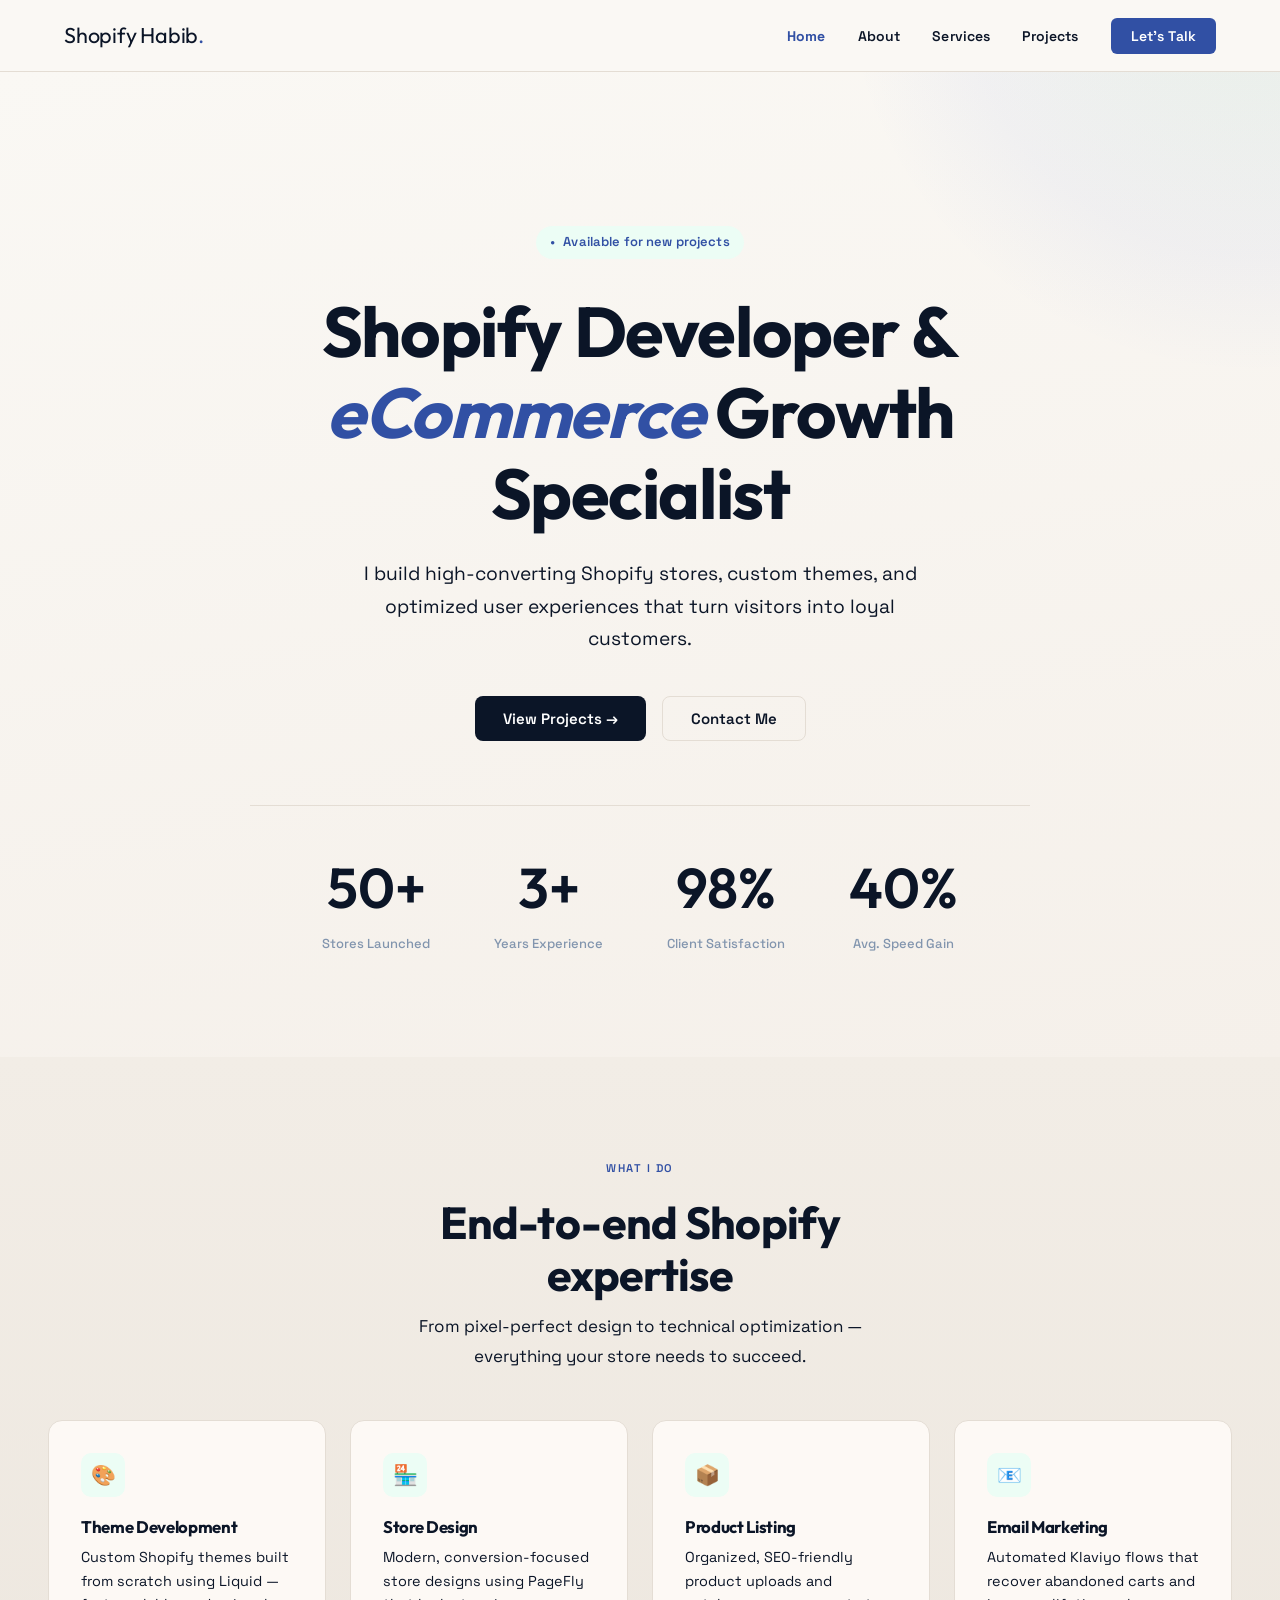
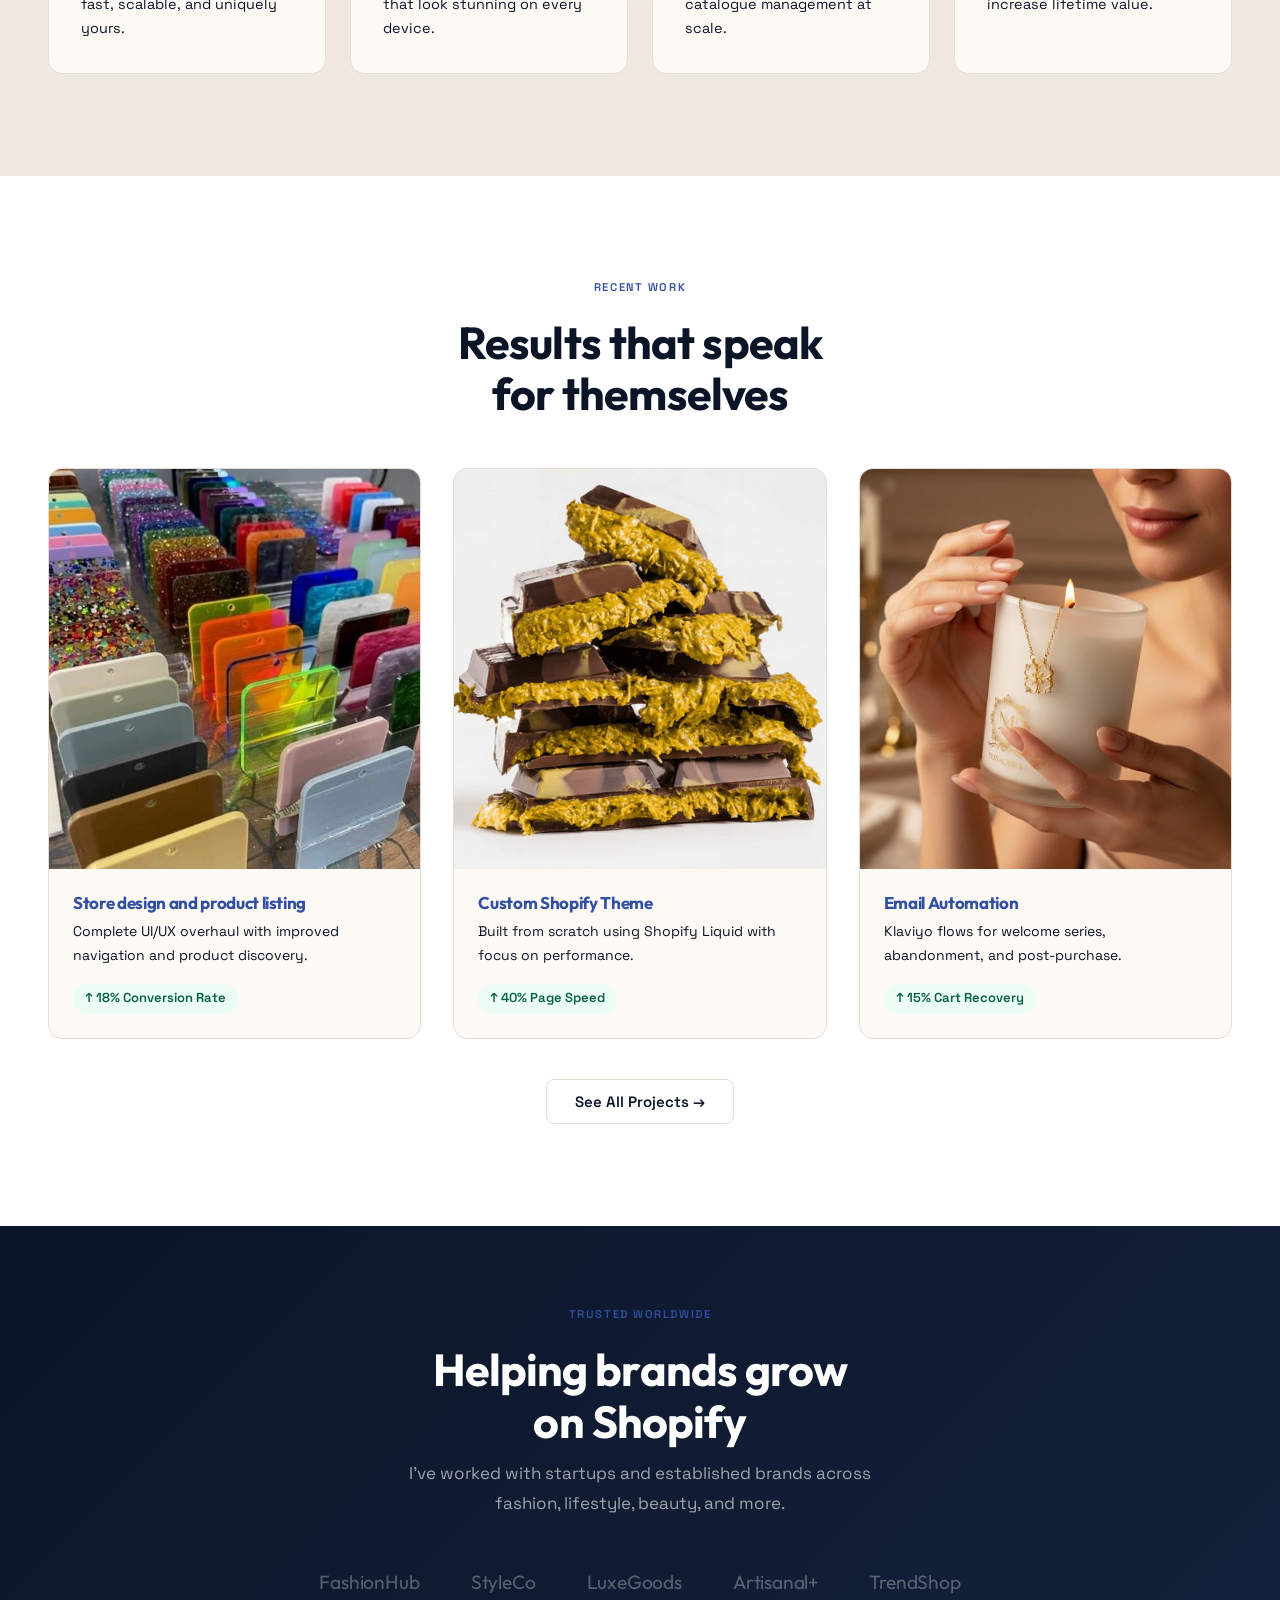
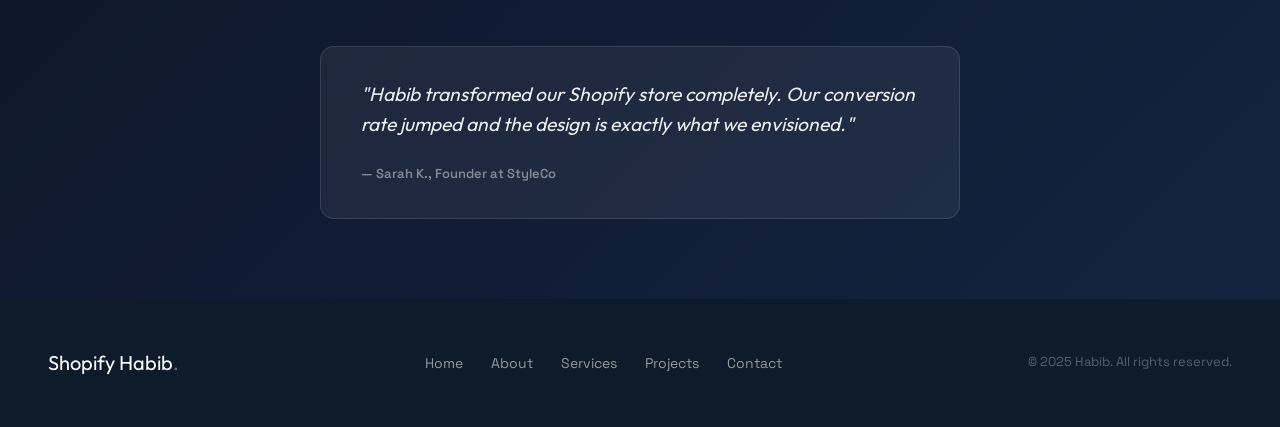
==== index.html @ db8c126e "Shopify Habib Protfolio" ====
<!DOCTYPE html>
<html lang="en">

<head>
    <meta charset="UTF-8">
    <meta name="viewport" content="width=device-width, initial-scale=1.0">
    <title>Habib — Shopify Developer</title>
    <link rel="preconnect" href="https://fonts.googleapis.com">
    <link
        href="https://fonts.googleapis.com/css2?family=Space+Grotesk:wght@300;400;500;600;700&family=Outfit:wght@400;500;600;700&display=swap"
        rel="stylesheet">
    <link rel="stylesheet" href="css/style.css">
</head>

<body>

<nav id="main-nav">
  <a class="nav-logo" href="index.html">Shopify Habib<span>.</span></a>
  <ul class="nav-links" id="nav-links">
    <li><a href="index.html">Home</a></li>
    <li><a href="about.html">About</a></li>
    <li><a href="services.html">Services</a></li>
    <li><a href="projects.html">Projects</a></li>
    <li><a href="contact.html" class="nav-cta">Let's Talk</a></li>
  </ul>
  <button class="hamburger" id="hamburger" onclick="toggleMenu()" aria-label="Menu">
    <span></span><span></span><span></span>
  </button>
</nav>

    <!-- ══ HOME PAGE ══════════════════════════════════════ -->
    <div class="page active" id="page-home">

        <!-- Hero -->
        <section class="hero">
            <div class="container">
                <div class="hero-inner">
                    <div class="hero-badge">Available for new projects</div>
                    <h1>Shopify Developer &amp; <em>eCommerce</em> Growth Specialist</h1>
                    <p class="hero-sub">I build high-converting Shopify stores, custom themes, and optimized user
                        experiences that turn visitors into loyal customers.</p>
                    <div class="hero-btns">
                        <button class="btn btn-primary" onclick="window.location.href='projects.html'">View Projects →</button>
                        <button class="btn btn-outline" onclick="window.location.href='contact.html'">Contact Me</button>
                    </div>
                    <div class="hero-stats">
                        <div class="stat-item">
                            <div class="stat-num">50+</div>
                            <div class="stat-label">Stores Launched</div>
                        </div>
                        <div class="stat-item">
                            <div class="stat-num">3+</div>
                            <div class="stat-label">Years Experience</div>
                        </div>
                        <div class="stat-item">
                            <div class="stat-num">98%</div>
                            <div class="stat-label">Client Satisfaction</div>
                        </div>
                        <div class="stat-item">
                            <div class="stat-num">40%</div>
                            <div class="stat-label">Avg. Speed Gain</div>
                        </div>
                    </div>
                </div>
            </div>
        </section>

        <!-- Services Preview -->
        <section class="services-preview">
            <div class="container">
                <div class="section-header fade-in">
                    <span class="section-label">What I Do</span>
                    <h2>End-to-end Shopify<br>expertise</h2>
                    <p>From pixel-perfect design to technical optimization — everything your store needs to succeed.</p>
                </div>
                <div class="services-grid">
                    <div class="service-card fade-in fade-in-delay-1">
                        <div class="service-icon">🎨</div>
                        <h3>Theme Development</h3>
                        <p>Custom Shopify themes built from scratch using Liquid — fast, scalable, and uniquely yours.
                        </p>
                    </div>
                    <div class="service-card fade-in fade-in-delay-2">
                        <div class="service-icon">🏪</div>
                        <h3>Store Design</h3>
                        <p>Modern, conversion-focused store designs using PageFly that look stunning on every device.
                        </p>
                    </div>
                    <div class="service-card fade-in fade-in-delay-3">
                        <div class="service-icon">📦</div>
                        <h3>Product Listing</h3>
                        <p>Organized, SEO-friendly product uploads and catalogue management at scale.</p>
                    </div>
                    <div class="service-card fade-in fade-in-delay-4">
                        <div class="service-icon">📧</div>
                        <h3>Email Marketing</h3>
                        <p>Automated Klaviyo flows that recover abandoned carts and increase lifetime value.</p>
                    </div>
                </div>
            </div>
        </section>

        <!-- Projects Preview -->
        <section>
            <div class="container">
                <div class="section-header fade-in">
                    <span class="section-label">Recent Work</span>
                    <h2>Results that speak<br>for themselves</h2>
                </div>
                <div class="projects-grid">
                    
                    <div class="project-card fade-in fade-in-delay-1">
                        <a href="https://denveracrylics.com/" target="_blank" rel="noopener noreferrer">
                        <div class="project-thumb project-thumb-1">
                            <img src="assets/Sample-Pack-2.webp" alt="denveracrylics.com">
                        </div>
                        <div class="project-body">
                            <h3>Store design and product listing</h3>
                            <p>Complete UI/UX overhaul with improved navigation and product discovery.</p>
                            <span class="project-result">↑ 18% Conversion Rate</span>
                        </div>
                        </a>
                    </div>
                    <div class="project-card fade-in fade-in-delay-2">
                        <a href="https://dubaichocolates.de/" target="_blank" rel="noopener noreferrer">
                        <div class="project-thumb project-thumb-2">
                            <img src="assets/kilo_product.webp" alt="dubaichocolates.de">
                        </div>
                        <div class="project-body">
                            <h3>Custom Shopify Theme</h3>
                            <p>Built from scratch using Shopify Liquid with focus on performance.</p>
                            <span class="project-result">↑ 40% Page Speed</span>
                        </div>
                        </a>
                    </div>
                    <div class="project-card fade-in fade-in-delay-3">
                        <a href="https://monacora.com/" target="_blank" rel="noopener noreferrer">
                        <div class="project-thumb project-thumb-3">
                            <img src="assets/monacora Bougie.webp" alt="monacora Bougie">
                        </div>
                        <div class="project-body">
                            <h3>Email Automation</h3>
                            <p>Klaviyo flows for welcome series, abandonment, and post-purchase.</p>
                            <span class="project-result">↑ 15% Cart Recovery</span>
                        </div>
                        </a>
                    </div>
                </div>
                <div style="text-align:center; margin-top:2.5rem;">
                    <button class="btn btn-outline" onclick="window.location.href='projects.html'">See All Projects →</button>
                </div>
            </div>
        </section>

        <!-- Trust -->
        <section class="trust-section"
            style="background: linear-gradient(135deg, #0b1527 0%, #152340 100%); padding: 5rem 0;">
            <div class="container">
                <span class="section-label" style="color:var(--cta);">Trusted Worldwide</span>
                <h2>Helping brands grow<br>on Shopify</h2>
                <p>I've worked with startups and established brands across fashion, lifestyle, beauty, and more.</p>
                <div class="trust-logos">
                    <span class="trust-logo">FashionHub</span>
                    <span class="trust-logo">StyleCo</span>
                    <span class="trust-logo">LuxeGoods</span>
                    <span class="trust-logo">Artisanal+</span>
                    <span class="trust-logo">TrendShop</span>
                </div>
                <div class="testimonial-strip fade-in">
                    <blockquote>"Habib transformed our Shopify store completely. Our conversion rate jumped and the
                        design is exactly what we envisioned."</blockquote>
                    <cite>— Sarah K., Founder at StyleCo</cite>
                </div>
            </div>
        </section>

    </div>


    <!-- FOOTER -->
    <footer>
        <div class="container">
            <div class="footer-inner">
                <div class="footer-logo">Shopify Habib<span>.</span></div>
                <ul class="footer-links">
                    <li><a onclick="showPage('home')">Home</a></li>
                    <li><a onclick="showPage('about')">About</a></li>
                    <li><a onclick="showPage('services')">Services</a></li>
                    <li><a onclick="showPage('projects')">Projects</a></li>
                    <li><a onclick="showPage('contact')">Contact</a></li>
                </ul>
                <span class="footer-copy">© 2025 Habib. All rights reserved.</span>
            </div>
        </div>
    </footer>
    <script src="js/script.js"></script>
</body>

</html>
---- css/style.css ----
:root {
    --white: #ffffff;
    --off-white: #f2ede6;
    --navy: #0b1527;
    --navy-mid: #152340;
    --ink: #0b1527;
    --ink-light: #0b1527;
    --ink-lighter: #8295ae;
    --cta: #3150a4;
    --cta-light: #ecfdf5;
    --cta-mid: #4D6094;
    --accent: #4D6094;
    --accent-light: #eef3fd;
    --border: #e4ddd4;
    --border-strong: #ccc3b8;
    --shadow: 0 1px 4px rgba(11,21,39,0.06), 0 6px 20px rgba(11,21,39,0.06);
    --shadow-hover: 0 8px 28px rgba(11,21,39,0.14), 0 24px 56px rgba(11,21,39,0.10);
    --shadow-cta: 0 8px 28px rgba(5,150,105,0.25);
    --radius: 14px;
    --nav-h: 72px;
    --serif: 'Outfit', sans-serif;
    --sans: 'Space Grotesk', sans-serif;
  }

  *, *::before, *::after { box-sizing: border-box; margin: 0; padding: 0; }

  html { scroll-behavior: smooth; font-size: 16px; }

  body {
    font-family: var(--sans);
    background: var(--white);
    color: var(--ink);
    line-height: 1.6;
    overflow-x: hidden;
  }
  a {
    text-decoration: none;
}

  /* ── NAVIGATION ───────────────────────────────── */
  nav {
    position: fixed;
    top: 0; left: 0; right: 0;
    height: var(--nav-h);
    background: rgba(250,248,244,0.97);
    backdrop-filter: blur(20px);
    -webkit-backdrop-filter: blur(20px);
    border-bottom: 1px solid var(--border);
    z-index: 1000;
    display: flex;
    align-items: center;
    justify-content: space-between;
    padding: 0 clamp(1.5rem, 5vw, 5rem);
    transition: box-shadow 0.3s;
  }

  nav.scrolled { box-shadow: 0 2px 28px rgba(11,21,39,0.09); }

  .nav-logo {
    font-family: var(--serif);
    font-size: 1.35rem;
    color: var(--ink);
    text-decoration: none;
    letter-spacing: -0.01em;
  }

  .nav-logo span { color: var(--cta); }

  .nav-links {
    display: flex;
    align-items: center;
    gap: 2rem;
    list-style: none;
  }

  .nav-links a {
    font-size: 0.875rem;
    font-weight: 600;
    color: var(--ink-light);
    text-decoration: none;
    letter-spacing: 0.01em;
    transition: color 0.2s;
    cursor: pointer;
  }

  .nav-links a:hover, .nav-links a.active { color: var(--ink); }

  .nav-cta {
    font-size: 0.875rem;
    font-weight: 600;
    color: var(--white) !important;
    background: var(--cta);
    padding: 0.55rem 1.25rem;
    border-radius: 6px;
    transition: background 0.2s, transform 0.15s !important;
  }

  .nav-cta:hover { background: #047857 !important; transform: translateY(-1px); box-shadow: var(--shadow-cta); }

  .hamburger {
    display: none;
    flex-direction: column;
    gap: 5px;
    cursor: pointer;
    padding: 4px;
    background: none;
    border: none;
  }

  .hamburger span {
    display: block;
    width: 22px;
    height: 2px;
    background: var(--navy);
    border-radius: 2px;
    transition: all 0.3s;
  }

  .nav-links.open {
    display: block; /* mobile menu open */
}

.nav-links a.active {
    color: var(--cta); 
    font-weight: bold;
}

  /* ── PAGES ───────────────────────────────── */
  .page {
    min-height: 100vh;
    padding-top: var(--nav-h);
  }

  .page.active { display: block; }

  /* ── SHARED UTILS ───────────────────────────────── */
  .container { max-width: 1440px; margin: 0 auto; padding: 0 clamp(1.5rem, 5vw, 3rem); }

  section { padding: clamp(4rem, 8vw, 7rem) 0; }

  .section-label {
    display: block;
    font-size: 0.7rem;
    font-weight: 600;
    letter-spacing: 0.14em;
    text-transform: uppercase;
    color: var(--cta);
    margin-bottom: 1.25rem;
  }

  h1, h2, h3 { font-family: var(--serif); letter-spacing: -0.02em; line-height: 1.15; }

  h1 { font-size: clamp(2.5rem, 5.5vw, 4.5rem); }
  h2 { font-size: clamp(1.9rem, 3.5vw, 3rem); }
  h3 { font-size: 1.3rem; }

  p { color: var(--ink-light); font-size: 1.0625rem; line-height: 1.75; }

  .divider { height: 1px; background: var(--border); }

  .btn {
    display: inline-flex;
    align-items: center;
    gap: 0.5rem;
    padding: 0.75rem 1.75rem;
    border-radius: 8px;
    font-family: var(--sans);
    font-size: 0.9375rem;
    font-weight: 600;
    text-decoration: none;
    cursor: pointer;
    border: none;
    transition: all 0.2s;
  }

  .btn-primary {
    background: var(--navy);
    color: var(--white);
  }

  .btn-primary:hover { background: var(--cta); color: var(--white); transform: translateY(-2px); box-shadow: var(--shadow-cta); }

  .btn-outline {
    background: transparent;
    color: var(--ink);
    border: 1.5px solid var(--border);
  }

  .btn-outline:hover { border-color: var(--cta); background: var(--cta); color: var(--white); transform: translateY(-2px); }

  /* ── HOME PAGE ───────────────────────────────── */

  /* Hero */
  .hero {
    padding: clamp(5rem, 12vw, 10rem) 0 clamp(4rem, 8vw, 7rem);
    position: relative;
    overflow: hidden;
    background: linear-gradient(170deg, #faf8f4 0%, #f5f0ea 100%);
  }

  .hero::before {
    content: '';
    position: absolute;
    top: -40%;
    right: -20%;
    width: 700px;
    height: 700px;
    background: radial-gradient(circle at 60% 40%, rgba(5,150,105,0.07) 0%, rgba(27,79,216,0.04) 50%, transparent 70%);
    pointer-events: none;
  }

  .hero-inner { max-width: 780px; margin: 0 auto; text-align: center; }

  .hero-badge {
    display: inline-flex;
    align-items: center;
    gap: 0.5rem;
    background: var(--cta-light);
    color: var(--cta);
    font-size: 0.8125rem;
    font-weight: 600;
    padding: 0.4rem 0.9rem;
    border-radius: 100px;
    margin-bottom: 2rem;
    letter-spacing: 0.01em;
  }

  .hero-badge::before { content: '●'; font-size: 0.5rem; animation: pulse 2s infinite; }

  @keyframes pulse {
    0%, 100% { opacity: 1; }
    50% { opacity: 0.4; }
  }

  .hero h1 {
    margin-bottom: 1.5rem;
    color: var(--ink);
  }

  .hero h1 em {
    font-style: italic;
    color: var(--cta);
  }

  .hero-sub {
    font-size: clamp(1rem, 1.8vw, 1.2rem);
    color: var(--ink-light);
    max-width: 560px;
    margin: 0 auto 2.5rem;
    line-height: 1.7;
  }

  .hero-btns { display: flex; gap: 1rem; flex-wrap: wrap; justify-content: center; }

  .hero-stats {
    display: flex;
    gap: clamp(2rem, 5vw, 4rem);
    margin-top: 4rem;
    padding-top: 2.5rem;
    border-top: 1px solid var(--border);
    flex-wrap: wrap;
    justify-content: center;
  }

  .stat-item { text-align: center; }
  .stat-num {
    font-family: var(--serif);
    font-size: 3.5rem;
    font-weight: 600;
    color: var(--ink);
    line-height: 1.5;
    margin-bottom: 0.25rem;
  }
  .stat-label { font-size: 0.8125rem; color: var(--ink-lighter); font-weight: 500; }

  /* Services Preview */
  .services-preview { background: linear-gradient(180deg, #f2ede6 0%, #ede7df 100%); }

  .section-header { margin-bottom: 3rem; text-align: center; }
  .section-header h2 { margin-bottom: 0.75rem; }
  .section-header p { max-width: 520px; margin: 0 auto; }

  .services-grid {
    display: grid;
    grid-template-columns: repeat(auto-fit, minmax(240px, 1fr));
    gap: 1.5rem;
  }

  .service-card {
    background: #fdf9f5;
    border: 1px solid var(--border);
    border-radius: var(--radius);
    padding: 2rem;
    transition: all 0.3s;
    position: relative;
    overflow: hidden;
  }

  .service-card::after {
    content: '';
    position: absolute;
    bottom: 0; left: 0; right: 0;
    height: 3px;
    background: linear-gradient(90deg, var(--cta), var(--cta-mid));
    transform: scaleX(0);
    transition: transform 0.3s;
    transform-origin: left;
  }

  .service-card:hover { box-shadow: var(--shadow-hover); transform: translateY(-4px); }
  .service-card:hover::after { transform: scaleX(1); }

  .service-icon {
    width: 44px;
    height: 44px;
    background: var(--cta-light);
    border-radius: 10px;
    display: flex;
    align-items: center;
    justify-content: center;
    margin-bottom: 1.25rem;
    font-size: 1.25rem;
  }

  .service-card h3 { margin-bottom: 0.6rem; font-size: 1.05rem; }
  .service-card p { font-size: 0.9rem; line-height: 1.65; }

  /* Projects Preview */
  .projects-grid {
    display: grid;
    grid-template-columns: repeat(auto-fit, minmax(300px, 1fr));
    gap: 2rem;
  }

  .project-card {
    border-radius: var(--radius);
    overflow: hidden;
    border: 1px solid var(--border);
    transition: all 0.3s;
    background: #fdf9f5;
  }

  .project-card:hover { box-shadow: var(--shadow-hover); transform: translateY(-4px); }

  .project-thumb {
    height: 200px;
    display: flex;
    align-items: center;
    justify-content: center;
    font-size: 3rem;
    position: relative;
    overflow: hidden;
  }

  .project-thumb-1 { background: linear-gradient(135deg, #eef2fc 0%, #c7d9ff 100%); height: 400px; }
  .project-thumb-2 { background: linear-gradient(135deg, #f0fff4 0%, #c6f6d5 100%); height: 400px; }
  .project-thumb-3 { background: linear-gradient(135deg, #fff7f0 0%, #fed7aa 100%); height: 400px; }

  .project-thumb-1 img, .project-thumb-2 img, .project-thumb-3 img {
    width: 100%;
    height: 100%;
    object-fit: cover;
  }

  .project-body { padding: 1.5rem; }
  .project-body h3 { font-size: 1.0625rem; margin-bottom: 0.4rem; color: #3150a4; }
  .project-body p { font-size: 0.875rem; margin-bottom: 1rem; }

  .project-result {
    display: inline-flex;
    align-items: center;
    gap: 0.4rem;
    font-size: 0.8125rem;
    font-weight: 600;
    color: #065f46;
    background: var(--cta-light);
    padding: 0.3rem 0.75rem;
    border-radius: 100px;
  }

  /* Trust */
  .trust-section { text-align: center; }
  .trust-section h2 { margin-bottom: 0.75rem; color: var(--white); }
  .trust-section > .container > p { max-width: 480px; margin: 0 auto 3rem; color: rgba(255,255,255,0.6); }

  .trust-logos {
    display: flex;
    justify-content: center;
    align-items: center;
    gap: clamp(1.5rem, 4vw, 3.5rem);
    flex-wrap: wrap;
    opacity: 0.6;
  }

  .trust-logo {
    font-family: var(--serif);
    font-size: 1.2rem;
    color: rgba(255,255,255,0.5);
    font-weight: 400;
    letter-spacing: -0.01em;
  }

  .testimonial-strip {
    margin-top: 3.5rem;
    background: rgba(255,255,255,0.06);
    border: 1px solid rgba(255,255,255,0.12);
    border-radius: var(--radius);
    padding: 2rem 2.5rem;
    max-width: 640px;
    margin-left: auto;
    margin-right: auto;
    text-align: left;
    margin-top: 3rem;
  }

  .testimonial-strip blockquote {
    font-family: var(--serif);
    font-size: 1.2rem;
    color: rgba(255,255,255,0.92);
    line-height: 1.6;
    margin-bottom: 1.25rem;
    font-style: italic;
  }

  .testimonial-strip cite {
    font-size: 0.8125rem;
    font-weight: 600;
    color: rgba(255,255,255,0.45);
    font-style: normal;
  }

  /* ── ABOUT PAGE ───────────────────────────────── */
  .about-hero { padding: clamp(4rem, 8vw, 7rem) 0; }

  .about-grid {
    display: grid;
    grid-template-columns: 1fr 1.6fr;
    gap: 4rem;
    align-items: start;
  }

  .about-photo-wrap {
    position: sticky;
    top: calc(var(--nav-h) + 2rem);
  }

  .about-photo {
    width: 100%;
    aspect-ratio: 4/5;
    background: linear-gradient(160deg, #f2ede6 0%, #e0d5c8 100%);
    border-radius: var(--radius);
    display: flex;
    align-items: center;
    justify-content: center;
    font-size: 5rem;
    position: relative;
    overflow: hidden;
  }

  .about-photo::after {
    content: '';
    position: absolute;
    inset: 0;
    background: linear-gradient(to bottom, transparent 50%, rgba(26,86,219,0.08));
    border-radius: var(--radius);
  }
  .about-photo img {
    width: 100%;
    height: 100%;
    object-fit: cover;
    border-radius: var(--radius);
  }

  .about-content .section-label,
  .contact-info .section-label,
  .service-detail-content .section-label { display: inline-block; margin-bottom: 0.75rem; }
  .about-content h2 { margin-bottom: 1.25rem; }
  .about-content p { margin-bottom: 1.25rem; }

  .skills-section { margin-top: 2.5rem; padding-top: 2.5rem; border-top: 1px solid var(--border); }
  .skills-section h3 { font-size: 1rem; font-weight: 600; font-family: var(--sans); color: var(--ink); margin-bottom: 1rem; letter-spacing: 0.01em; }

  .skills-grid {
    display: flex;
    flex-wrap: wrap;
    gap: 0.6rem;
  }

  .skill-tag {
    font-size: 0.8125rem;
    font-weight: 500;
    color: var(--ink);
    background: #f2ede6;
    border: 1px solid var(--border);
    padding: 0.4rem 0.9rem;
    border-radius: 100px;
    transition: all 0.2s;
  }

  .skill-tag:hover { background: var(--cta-light); border-color: rgba(5,150,105,0.3); color: var(--cta); }

  .values-list { margin-top: 2.5rem; display: flex; flex-direction: column; gap: 1rem; }

  .value-item {
    display: flex;
    gap: 1rem;
    align-items: flex-start;
    padding: 1.25rem;
    background: #f2ede6;
    border-radius: 10px;
    border: 1px solid var(--border);
  }

  .value-icon {
    width: 36px;
    height: 36px;
    min-width: 36px;
    background: var(--cta-light);
    border-radius: 8px;
    display: flex;
    align-items: center;
    justify-content: center;
    font-size: 1rem;
  }

  .value-item h4 { font-family: var(--sans); font-size: 0.9375rem; font-weight: 600; margin-bottom: 0.2rem; }
  .value-item p { font-size: 0.875rem; }

  /* ── SERVICES PAGE ───────────────────────────────── */
  .services-page-hero {
    padding: clamp(4rem, 8vw, 7rem) 0 2rem;
    text-align: center;
  }

  .services-page-hero h1 { margin-bottom: 1rem; }
  .services-page-hero p { max-width: 520px; margin: 0 auto; }

  .services-detailed { padding: clamp(2rem, 5vw, 4rem) 0 clamp(4rem, 8vw, 7rem); }

  .service-detail {
    display: grid;
    grid-template-columns: 1fr 1fr;
    gap: 5rem;
    align-items: center;
    padding: 4rem 0;
    border-bottom: 1px solid var(--border);
  }

  .service-detail:last-child { border-bottom: none; }
  .service-detail.reverse { direction: rtl; }
  .service-detail.reverse > * { direction: ltr; }

  .service-detail-visual {
    background: #f2ede6;
    border: 1px solid var(--border);
    border-radius: 16px;
    aspect-ratio: 4/3;
    display: flex;
    align-items: center;
    justify-content: center;
    font-size: 4.5rem;
    position: relative;
    overflow: hidden;
  }

  .service-detail-visual::before {
    content: '';
    position: absolute;
    inset: 0;
    background: radial-gradient(circle at 30% 70%, rgba(5,150,105,0.07), transparent 60%);
  }

  .service-detail-content h2 { font-size: clamp(1.6rem, 2.5vw, 2.2rem); margin-bottom: 1rem; }
  .service-detail-content > p { margin-bottom: 1.75rem; }

  .benefit-list { list-style: none; display: flex; flex-direction: column; gap: 0.75rem; }

  .benefit-list li {
    display: flex;
    align-items: flex-start;
    gap: 0.75rem;
    font-size: 0.9375rem;
    color: var(--ink-light);
    line-height: 1.55;
  }

  .benefit-list li::before {
    content: '✓';
    color: var(--accent);
    font-weight: 700;
    font-size: 0.875rem;
    margin-top: 0.125rem;
    min-width: 16px;
  }

  /* ── PROJECTS PAGE ───────────────────────────────── */
  .projects-hero {
    padding: clamp(4rem, 8vw, 7rem) 0 2rem;
    text-align: center;
  }

  .projects-hero h1 { margin-bottom: 1rem; }
  .projects-hero p { max-width: 480px; margin: 0 auto; }

  .projects-full { padding: clamp(2rem, 5vw, 4rem) 0 clamp(4rem, 8vw, 7rem); }

  .projects-full-grid {
    display: grid;
    grid-template-columns: repeat(auto-fit, minmax(400px, 1fr));
    gap: 2rem;
  }

  .project-full-card {
    background: #fdf9f5;
    border: 1px solid var(--border);
    border-radius: var(--radius);
    overflow: hidden;
    transition: all 0.3s;
    cursor: pointer;
  }

  .project-full-card:hover { box-shadow: var(--shadow-hover); transform: translateY(-5px); }

  .project-full-thumb {
    height: 220px;
    display: flex;
    align-items: center;
    justify-content: center;
    font-size: 3.5rem;
    position: relative;
  }

  .pft-1 { background: linear-gradient(135deg, #eef2fc, #c7d9ff); height: 400px; }
  .pft-2 { background: linear-gradient(135deg, #f0fff4, #9decb8);  height: 400px; }
  .pft-3 { background: linear-gradient(135deg, #fffbf0, #fde68a); height: 400px; }
  .pft-4 { background: linear-gradient(135deg, #fdf4ff, #e9d5ff); height: 400px; }
  .pft-5 { background: linear-gradient(135deg, #fff1f0, #fecaca); height: 400px; }
  .pft-6 { background: linear-gradient(135deg, #f0fdff, #a5f3fc); height: 400px; }
  .pft-1 img, .pft-2 img, .pft-3 img, .pft-4 img, .pft-5 img, .pft-6 img {
    width: 100%;
    height: 100%;
    object-fit: cover;
  }
  .project-tag {
    position: absolute;
    top: 1rem;
    left: 1rem;
    font-size: 0.7rem;
    font-weight: 600;
    letter-spacing: 0.1em;
    text-transform: uppercase;
    color: var(--white);
    background: rgba(15,15,15,0.7);
    backdrop-filter: blur(8px);
    padding: 0.3rem 0.7rem;
    border-radius: 100px;
  }

  .project-full-body { padding: 1.75rem; }
  .project-full-body h3 { margin-bottom: 0.35rem; font-size: 1.125rem; color: #3150a4; }
  .project-full-body .sub { font-size: 0.875rem; color: var(--ink-lighter); margin-bottom: 1rem; }
  .project-full-body p { font-size: 0.9rem; margin-bottom: 1.25rem; }

  .project-result-badge {
    display: inline-flex;
    align-items: center;
    gap: 0.4rem;
    font-size: 0.8rem;
    font-weight: 600;
    color: #065f46;
    background: var(--cta-light);
    border: 1px solid #6ee7b7;
    padding: 0.35rem 0.8rem;
    border-radius: 100px;
  }

  .project-result-badge::before { content: '↑'; }

  /* ── CONTACT PAGE ───────────────────────────────── */
  .contact-page {
    padding: clamp(4rem, 8vw, 7rem) 0;
  }

  .contact-grid {
    display: grid;
    grid-template-columns: 1fr 1.2fr;
    gap: 5rem;
    align-items: start;
  }

  .contact-info h2 { margin-bottom: 1.25rem; }
  .contact-info > p { margin-bottom: 2.5rem; }

  .contact-details { display: flex; flex-direction: column; gap: 1.25rem; }

  .contact-detail {
    display: flex;
    align-items: flex-start;
    gap: 1rem;
  }

  .contact-icon {
    width: 42px;
    height: 42px;
    min-width: 42px;
    background: var(--cta-light);
    border-radius: 10px;
    display: flex;
    align-items: center;
    justify-content: center;
    font-size: 1.1rem;
  }

  .contact-detail-text {}
  .contact-detail-text strong { display: block; font-size: 0.8125rem; font-weight: 600; color: var(--ink-lighter); text-transform: uppercase; letter-spacing: 0.08em; margin-bottom: 0.2rem; }
  .contact-detail-text a, .contact-detail-text span { font-size: 0.9375rem; color: var(--ink); text-decoration: none; font-weight: 500; }
  .contact-detail-text a:hover { color: var(--accent); }

  .contact-form-wrap {
    background: #f2ede6;
    border: 1px solid var(--border);
    border-radius: 16px;
    padding: 2.5rem;
  }

  .form-group { margin-bottom: 1.25rem; }

  .form-group label {
    display: block;
    font-size: 0.8125rem;
    font-weight: 600;
    color: var(--ink);
    margin-bottom: 0.5rem;
    letter-spacing: 0.01em;
  }

  .form-group input,
  .form-group textarea {
    width: 100%;
    padding: 0.75rem 1rem;
    background: #fdf9f5;
    border: 1.5px solid var(--border);
    border-radius: 8px;
    font-family: var(--sans);
    font-size: 0.9375rem;
    color: var(--ink);
    outline: none;
    transition: border-color 0.2s, box-shadow 0.2s;
    resize: none;
  }

  .form-group input:focus,
  .form-group textarea:focus {
    border-color: var(--cta);
    box-shadow: 0 0 0 3px rgba(5,150,105,0.12);
  }

  .form-group textarea { height: 140px; }

  .form-submit {
    width: 100%;
    padding: 0.9rem;
    background: var(--navy);
    color: var(--white);
    border: none;
    border-radius: 8px;
    font-family: var(--sans);
    font-size: 0.9375rem;
    font-weight: 600;
    cursor: pointer;
    transition: all 0.2s;
    margin-top: 0.5rem;
  }

  .form-submit:hover { background: var(--cta); color: var(--white); transform: translateY(-2px); box-shadow: var(--shadow-cta); }

  .form-success {
    display: none;
    text-align: center;
    padding: 2rem;
  }

  .form-success .success-icon { font-size: 3rem; margin-bottom: 1rem; }
  .form-success h3 { margin-bottom: 0.5rem; }

  /* ── FOOTER ───────────────────────────────── */
  footer {
    background: #0d1b2a;
    color: var(--white);
    padding: 3rem 0;
  }

  .footer-inner {
    display: flex;
    align-items: center;
    justify-content: space-between;
    flex-wrap: wrap;
    gap: 1.5rem;
  }

  .footer-logo {
    font-family: var(--serif);
    font-size: 1.25rem;
    color: var(--white);
  }

  .footer-logo span { color: rgba(255,255,255,0.4); }

  .footer-links {
    display: flex;
    gap: 1.75rem;
    list-style: none;
  }

  .footer-links a {
    font-size: 0.875rem;
    color: rgba(255,255,255,0.55);
    text-decoration: none;
    cursor: pointer;
    transition: color 0.2s;
  }

  .footer-links a:hover { color: var(--white); }

  .footer-copy {
    font-size: 0.8125rem;
    color: rgba(255,255,255,0.3);
  }

  /* ── ANIMATIONS ───────────────────────────────── */
  .fade-in {
    opacity: 0;
    transform: translateY(20px);
    transition: opacity 0.6s ease, transform 0.6s ease;
  }

  .fade-in.visible {
    opacity: 1;
    transform: translateY(0);
  }

  .fade-in-delay-1 { transition-delay: 0.1s; }
  .fade-in-delay-2 { transition-delay: 0.2s; }
  .fade-in-delay-3 { transition-delay: 0.3s; }
  .fade-in-delay-4 { transition-delay: 0.4s; }

  /* ── MOBILE ───────────────────────────────── */
  @media (max-width: 768px) {
    .nav-links { display: none; flex-direction: column; gap: 0; }
    .nav-links.open {
      display: flex;
      position: fixed;
      top: var(--nav-h);
      left: 0; right: 0;
      background: var(--white);
      border-bottom: 1px solid var(--border);
      padding: 1rem 0;
      box-shadow: 0 8px 24px rgba(0,0,0,0.08);
    }
    .nav-links li { width: 100%; }
    .nav-links a {
      display: block;
      padding: 0.75rem 2rem;
      font-size: 1rem;
    }
    .nav-links .nav-cta { margin: 0.5rem 2rem; border-radius: 8px; text-align: center; }
    .hamburger { display: flex; }

    .about-grid { grid-template-columns: 1fr; }
    .about-photo-wrap { position: static; }
    .about-photo { aspect-ratio: 3/2; }

    .service-detail { grid-template-columns: 1fr; gap: 2rem; direction: ltr !important; }
    .service-detail.reverse > * { direction: ltr; }

    .contact-grid { grid-template-columns: 1fr; gap: 2.5rem; }

    .footer-inner { flex-direction: column; align-items: flex-start; }
    .footer-links { flex-wrap: wrap; gap: 1rem; }
  }
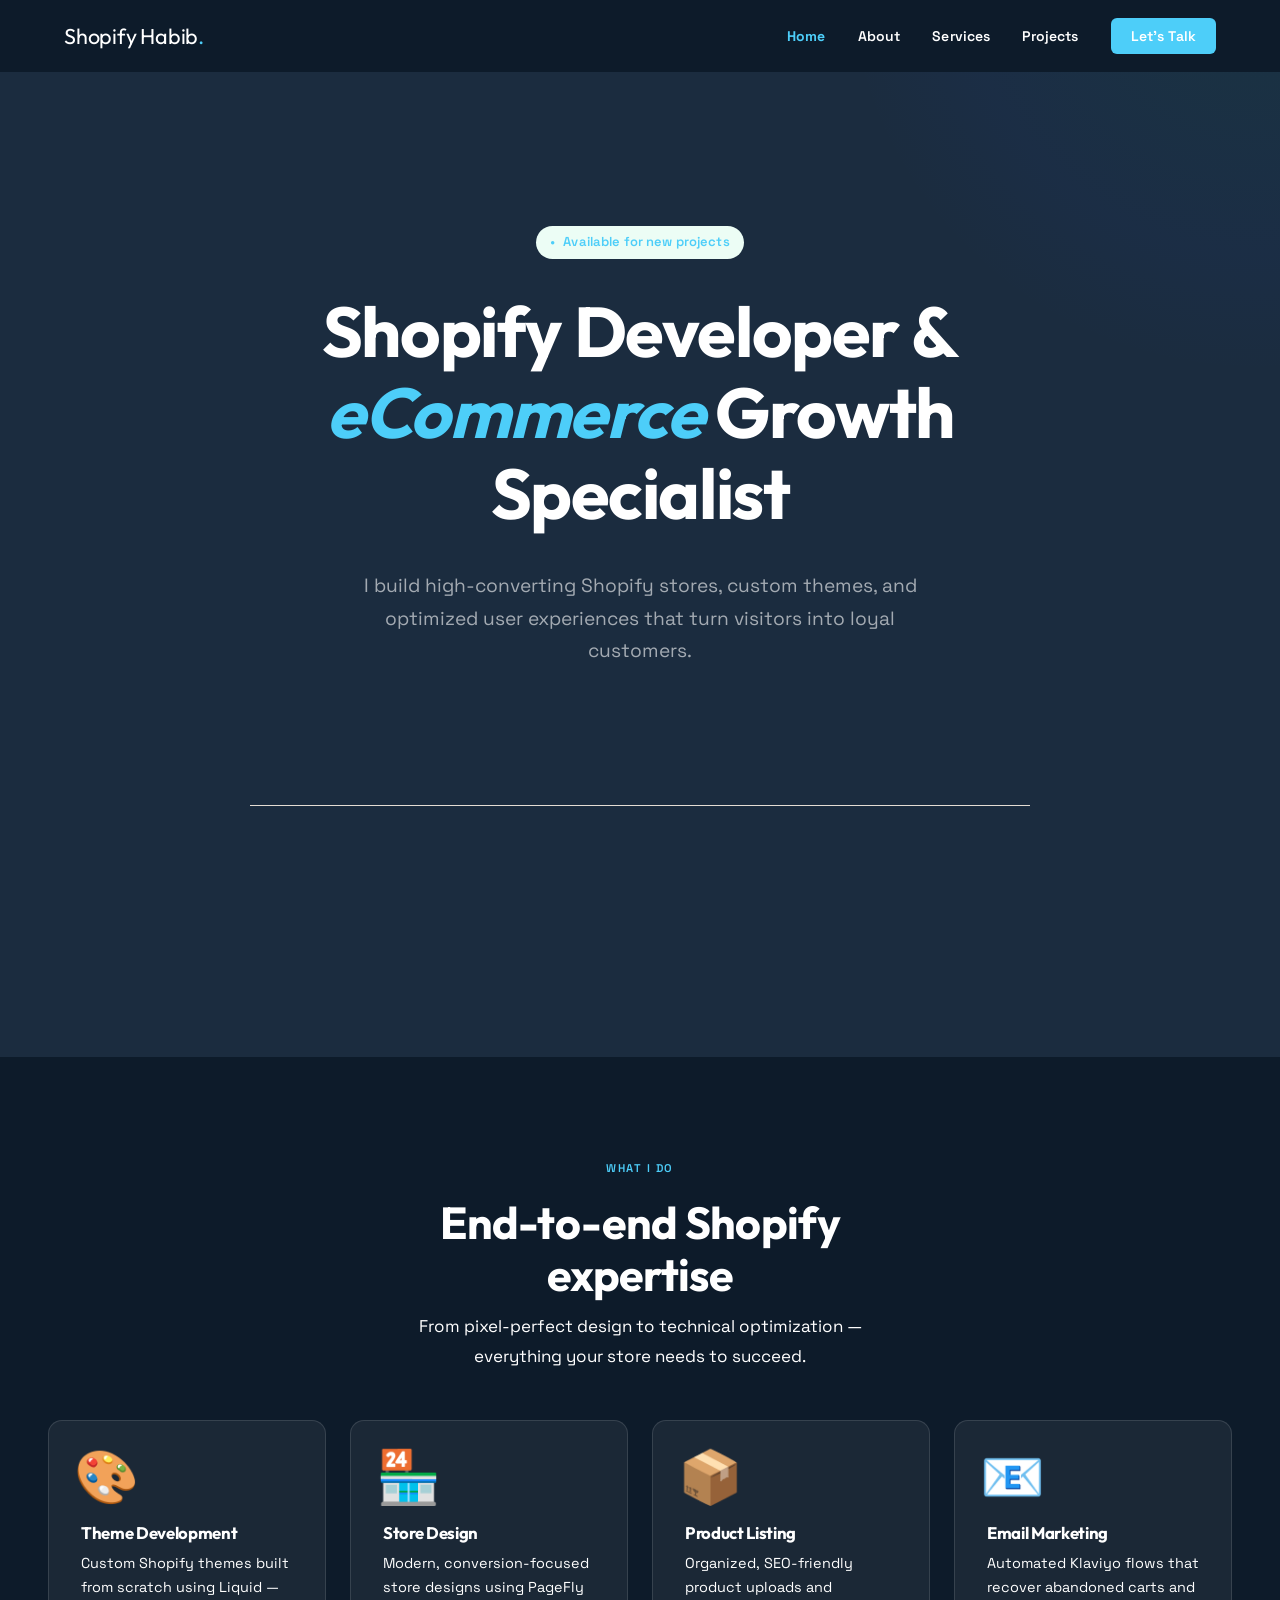
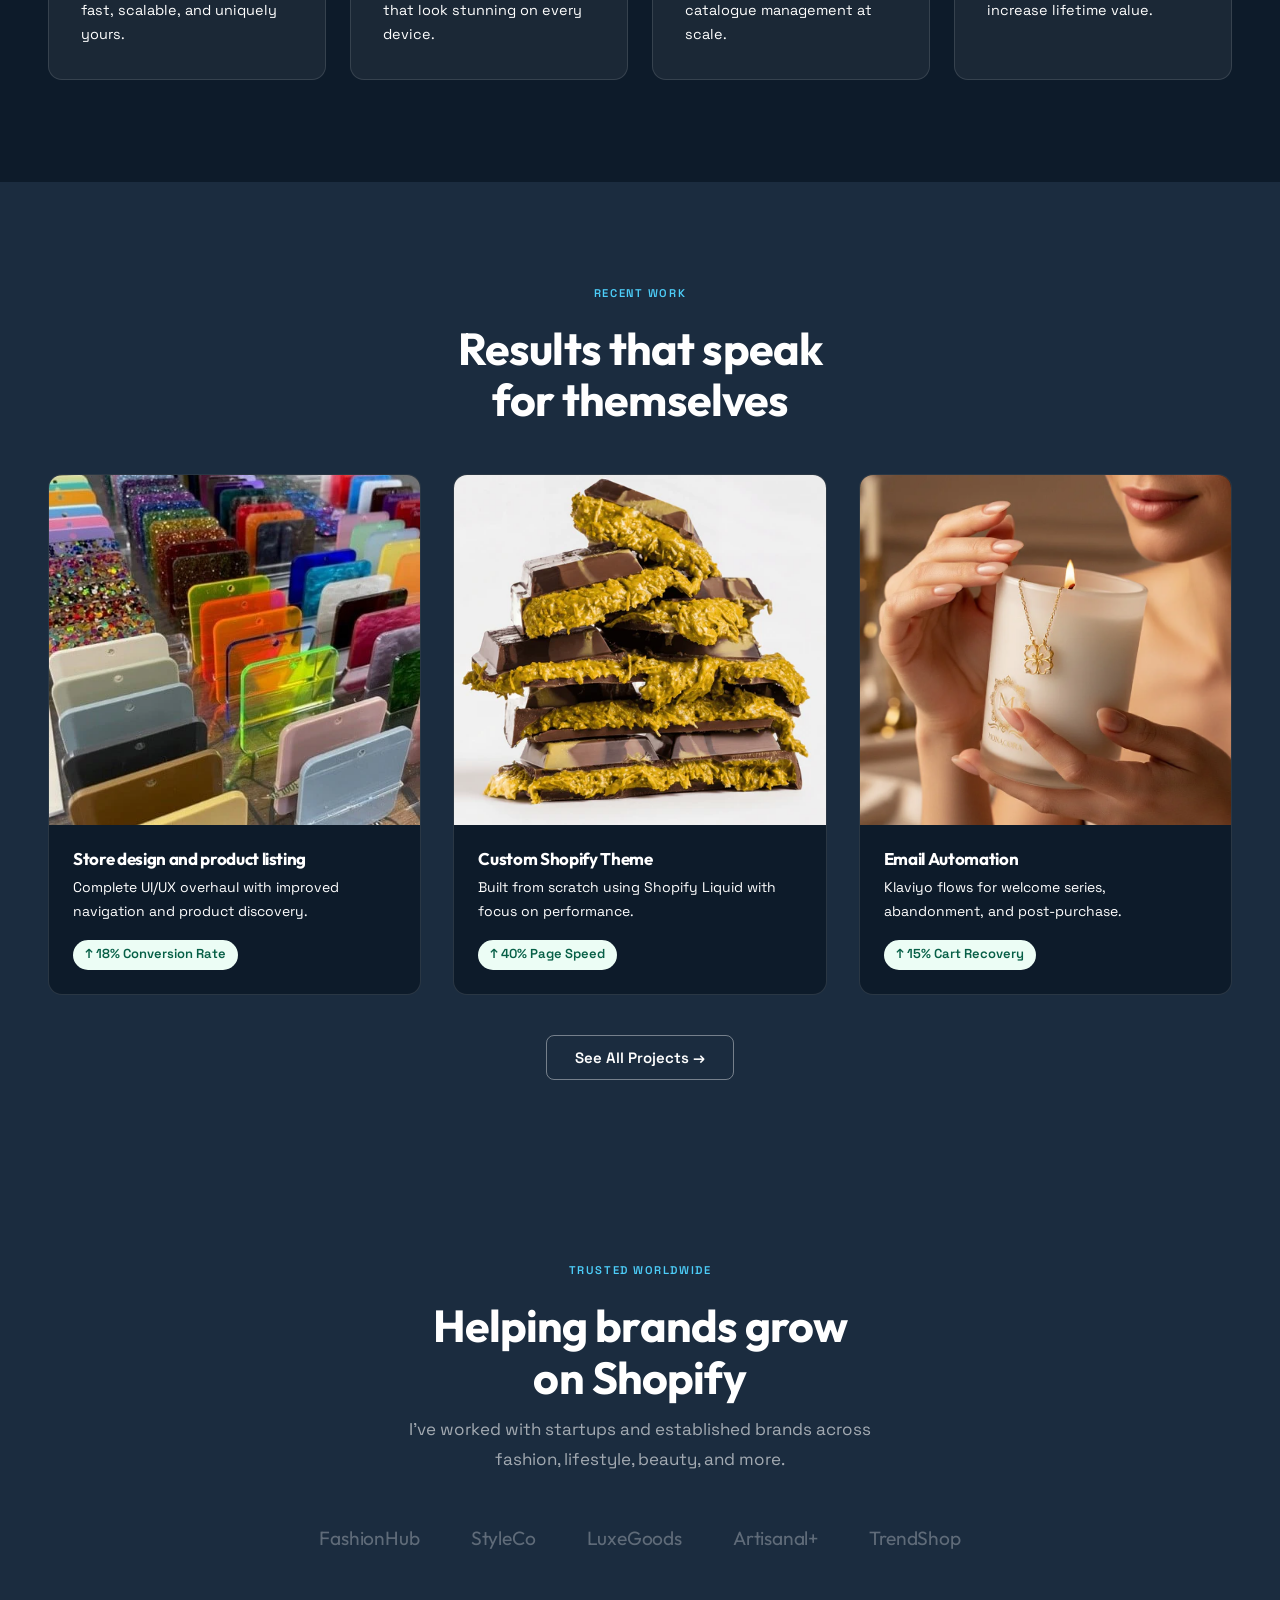
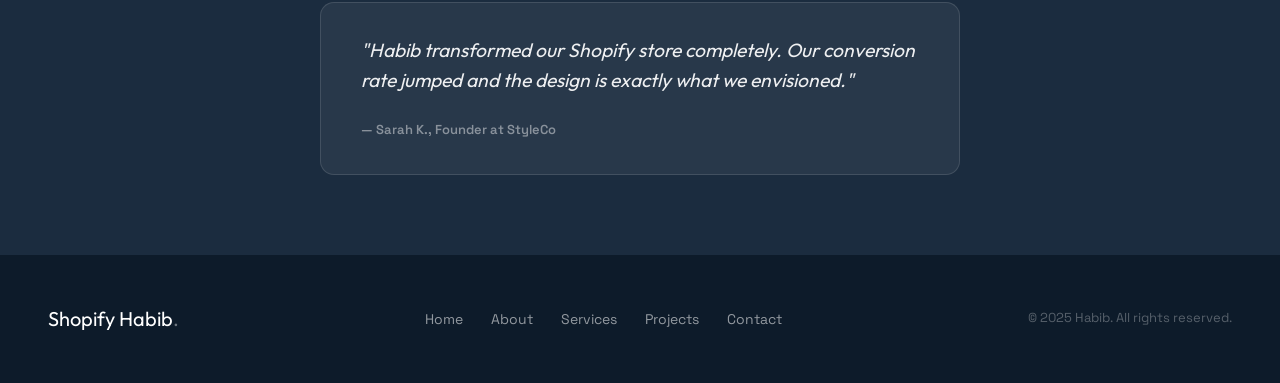
==== commit 1d02f662: "Brand color changes" ====
--- a/index.html
+++ b/index.html
@@ -14,25 +14,25 @@
 
 <body>
 
-<nav id="main-nav">
-  <a class="nav-logo" href="index.html">Shopify Habib<span>.</span></a>
-  <ul class="nav-links" id="nav-links">
-    <li><a href="index.html">Home</a></li>
-    <li><a href="about.html">About</a></li>
-    <li><a href="services.html">Services</a></li>
-    <li><a href="projects.html">Projects</a></li>
-    <li><a href="contact.html" class="nav-cta">Let's Talk</a></li>
-  </ul>
-  <button class="hamburger" id="hamburger" onclick="toggleMenu()" aria-label="Menu">
-    <span></span><span></span><span></span>
-  </button>
-</nav>
-
-    <!-- ══ HOME PAGE ══════════════════════════════════════ -->
+    <nav id="main-nav">
+        <a class="nav-logo" href="index.html">Shopify Habib<span>.</span></a>
+        <ul class="nav-links" id="nav-links">
+            <li><a href="index.html">Home</a></li>
+            <li><a href="about.html">About</a></li>
+            <li><a href="services.html">Services</a></li>
+            <li><a href="projects.html">Projects</a></li>
+            <li><a href="contact.html" class="nav-cta">Let's Talk</a></li>
+        </ul>
+        <button class="hamburger" id="hamburger" onclick="toggleMenu()" aria-label="Menu">
+            <span></span><span></span><span></span>
+        </button>
+    </nav>
+
     <div class="page active" id="page-home">
 
         <!-- Hero -->
         <section class="hero">
+            <div class="hero-bg"></div>
             <div class="container">
                 <div class="hero-inner">
                     <div class="hero-badge">Available for new projects</div>
@@ -40,8 +40,10 @@
                     <p class="hero-sub">I build high-converting Shopify stores, custom themes, and optimized user
                         experiences that turn visitors into loyal customers.</p>
                     <div class="hero-btns">
-                        <button class="btn btn-primary" onclick="window.location.href='projects.html'">View Projects →</button>
-                        <button class="btn btn-outline" onclick="window.location.href='contact.html'">Contact Me</button>
+                        <button class="btn btn-primary" onclick="window.location.href='projects.html'">View
+                            Projects</button>
+                        <button class="btn btn-outline" onclick="window.location.href='contact.html'">Contact
+                            Me</button>
                     </div>
                     <div class="hero-stats">
                         <div class="stat-item">
@@ -101,60 +103,61 @@
         </section>
 
         <!-- Projects Preview -->
-        <section>
+        <section class="projects-preview">
             <div class="container">
                 <div class="section-header fade-in">
                     <span class="section-label">Recent Work</span>
                     <h2>Results that speak<br>for themselves</h2>
                 </div>
                 <div class="projects-grid">
-                    
+
                     <div class="project-card fade-in fade-in-delay-1">
                         <a href="https://denveracrylics.com/" target="_blank" rel="noopener noreferrer">
-                        <div class="project-thumb project-thumb-1">
-                            <img src="assets/Sample-Pack-2.webp" alt="denveracrylics.com">
-                        </div>
-                        <div class="project-body">
-                            <h3>Store design and product listing</h3>
-                            <p>Complete UI/UX overhaul with improved navigation and product discovery.</p>
-                            <span class="project-result">↑ 18% Conversion Rate</span>
-                        </div>
+                            <div class="project-thumb project-thumb-1">
+                                <img src="assets/Sample-Pack-2.webp" alt="denveracrylics.com">
+                            </div>
+                            <div class="project-body">
+                                <h3>Store design and product listing</h3>
+                                <p>Complete UI/UX overhaul with improved navigation and product discovery.</p>
+                                <span class="project-result">↑ 18% Conversion Rate</span>
+                            </div>
                         </a>
                     </div>
                     <div class="project-card fade-in fade-in-delay-2">
                         <a href="https://dubaichocolates.de/" target="_blank" rel="noopener noreferrer">
-                        <div class="project-thumb project-thumb-2">
-                            <img src="assets/kilo_product.webp" alt="dubaichocolates.de">
-                        </div>
-                        <div class="project-body">
-                            <h3>Custom Shopify Theme</h3>
-                            <p>Built from scratch using Shopify Liquid with focus on performance.</p>
-                            <span class="project-result">↑ 40% Page Speed</span>
-                        </div>
+                            <div class="project-thumb project-thumb-2">
+                                <img src="assets/kilo_product.webp" alt="dubaichocolates.de">
+                            </div>
+                            <div class="project-body">
+                                <h3>Custom Shopify Theme</h3>
+                                <p>Built from scratch using Shopify Liquid with focus on performance.</p>
+                                <span class="project-result">↑ 40% Page Speed</span>
+                            </div>
                         </a>
                     </div>
                     <div class="project-card fade-in fade-in-delay-3">
                         <a href="https://monacora.com/" target="_blank" rel="noopener noreferrer">
-                        <div class="project-thumb project-thumb-3">
-                            <img src="assets/monacora Bougie.webp" alt="monacora Bougie">
-                        </div>
-                        <div class="project-body">
-                            <h3>Email Automation</h3>
-                            <p>Klaviyo flows for welcome series, abandonment, and post-purchase.</p>
-                            <span class="project-result">↑ 15% Cart Recovery</span>
-                        </div>
+                            <div class="project-thumb project-thumb-3">
+                                <img src="assets/monacora Bougie.webp" alt="monacora Bougie">
+                            </div>
+                            <div class="project-body">
+                                <h3>Email Automation</h3>
+                                <p>Klaviyo flows for welcome series, abandonment, and post-purchase.</p>
+                                <span class="project-result">↑ 15% Cart Recovery</span>
+                            </div>
                         </a>
                     </div>
                 </div>
                 <div style="text-align:center; margin-top:2.5rem;">
-                    <button class="btn btn-outline" onclick="window.location.href='projects.html'">See All Projects →</button>
+                    <button class="btn btn-outline" onclick="window.location.href='projects.html'">See All Projects
+                        →</button>
                 </div>
             </div>
         </section>
 
         <!-- Trust -->
         <section class="trust-section"
-            style="background: linear-gradient(135deg, #0b1527 0%, #152340 100%); padding: 5rem 0;">
+            style="background: var(--off-gray); padding: 5rem 0;">
             <div class="container">
                 <span class="section-label" style="color:var(--cta);">Trusted Worldwide</span>
                 <h2>Helping brands grow<br>on Shopify</h2>
@@ -194,6 +197,8 @@
         </div>
     </footer>
     <script src="js/script.js"></script>
+    <script src="js/index.js"></script>
+    <script src="https://cdnjs.cloudflare.com/ajax/libs/gsap/3.12.5/gsap.min.js"></script>
 </body>
 
 </html>
--- a/css/style.css
+++ b/css/style.css
@@ -1,12 +1,15 @@
   :root {
-    --white: #ffffff;
+    --primary-background: #0d1b2a;
+    --off-gray: #1b2c3f;
+
+
     --off-white: #f2ede6;
     --navy: #0b1527;
     --navy-mid: #152340;
-    --ink: #0b1527;
-    --ink-light: #0b1527;
+    --ink: #ffffff;
+    --ink-light: #ffffff;
     --ink-lighter: #8295ae;
-    --cta: #3150a4;
+    --cta: #4dcef9;
     --cta-light: #ecfdf5;
     --cta-mid: #4D6094;
     --accent: #4D6094;
@@ -42,10 +45,9 @@
     position: fixed;
     top: 0; left: 0; right: 0;
     height: var(--nav-h);
-    background: rgba(250,248,244,0.97);
+    background: #0d1b2a;
     backdrop-filter: blur(20px);
     -webkit-backdrop-filter: blur(20px);
-    border-bottom: 1px solid var(--border);
     z-index: 1000;
     display: flex;
     align-items: center;
@@ -76,7 +78,7 @@
   .nav-links a {
     font-size: 0.875rem;
     font-weight: 600;
-    color: var(--ink-light);
+    color: #ffffff;
     text-decoration: none;
     letter-spacing: 0.01em;
     transition: color 0.2s;
@@ -111,7 +113,7 @@
     display: block;
     width: 22px;
     height: 2px;
-    background: var(--navy);
+    background: #ffffff;
     border-radius: 2px;
     transition: all 0.3s;
   }
@@ -121,7 +123,7 @@
 }
 
 .nav-links a.active {
-    color: var(--cta); 
+    color: #4dcef9; 
     font-weight: bold;
 }
 
@@ -174,29 +176,38 @@
   }
 
   .btn-primary {
-    background: var(--navy);
+    background: var(--cta);
     color: var(--white);
   }
 
-  .btn-primary:hover { background: var(--cta); color: var(--white); transform: translateY(-2px); box-shadow: var(--shadow-cta); }
+  .btn-primary:hover { background: var(--accent); color: var(--white); transform: translateY(-2px); box-shadow: var(--shadow-cta); }
 
   .btn-outline {
     background: transparent;
     color: var(--ink);
-    border: 1.5px solid var(--border);
+    border: 1.5px solid rgba(255, 255, 255, 0.40);
   }
 
   .btn-outline:hover { border-color: var(--cta); background: var(--cta); color: var(--white); transform: translateY(-2px); }
 
+
+
+
   /* ── HOME PAGE ───────────────────────────────── */
+
+
+
+
 
   /* Hero */
   .hero {
     padding: clamp(5rem, 12vw, 10rem) 0 clamp(4rem, 8vw, 7rem);
     position: relative;
     overflow: hidden;
-    background: linear-gradient(170deg, #faf8f4 0%, #f5f0ea 100%);
-  }
+    background: var(--off-gray);
+  }
+
+
 
   .hero::before {
     content: '';
@@ -209,7 +220,7 @@
     pointer-events: none;
   }
 
-  .hero-inner { max-width: 780px; margin: 0 auto; text-align: center; }
+ .hero-inner { max-width: 780px; margin: 0 auto; text-align: center; }
 
   .hero-badge {
     display: inline-flex;
@@ -274,7 +285,7 @@
   .stat-label { font-size: 0.8125rem; color: var(--ink-lighter); font-weight: 500; }
 
   /* Services Preview */
-  .services-preview { background: linear-gradient(180deg, #f2ede6 0%, #ede7df 100%); }
+  .services-preview { background: #0d1b2a; }
 
   .section-header { margin-bottom: 3rem; text-align: center; }
   .section-header h2 { margin-bottom: 0.75rem; }
@@ -287,8 +298,8 @@
   }
 
   .service-card {
-    background: #fdf9f5;
-    border: 1px solid var(--border);
+    background: rgba(255, 255, 255, 0.06);
+    border: 1px solid rgba(255, 255, 255, 0.12);
     border-radius: var(--radius);
     padding: 2rem;
     transition: all 0.3s;
@@ -311,21 +322,22 @@
   .service-card:hover::after { transform: scaleX(1); }
 
   .service-icon {
-    width: 44px;
-    height: 44px;
-    background: var(--cta-light);
-    border-radius: 10px;
+    width: 50px;
+    height: 50px;
     display: flex;
     align-items: center;
     justify-content: center;
     margin-bottom: 1.25rem;
-    font-size: 1.25rem;
+    font-size: 3.25rem;
   }
 
   .service-card h3 { margin-bottom: 0.6rem; font-size: 1.05rem; }
   .service-card p { font-size: 0.9rem; line-height: 1.65; }
 
   /* Projects Preview */
+  .projects-preview {
+     background: var(--off-gray); 
+    }
   .projects-grid {
     display: grid;
     grid-template-columns: repeat(auto-fit, minmax(300px, 1fr));
@@ -335,9 +347,9 @@
   .project-card {
     border-radius: var(--radius);
     overflow: hidden;
-    border: 1px solid var(--border);
     transition: all 0.3s;
-    background: #fdf9f5;
+    background: #0d1b2a;
+    border: 1px solid rgba(255, 255, 255, 0.12);
   }
 
   .project-card:hover { box-shadow: var(--shadow-hover); transform: translateY(-4px); }
@@ -352,9 +364,9 @@
     overflow: hidden;
   }
 
-  .project-thumb-1 { background: linear-gradient(135deg, #eef2fc 0%, #c7d9ff 100%); height: 400px; }
-  .project-thumb-2 { background: linear-gradient(135deg, #f0fff4 0%, #c6f6d5 100%); height: 400px; }
-  .project-thumb-3 { background: linear-gradient(135deg, #fff7f0 0%, #fed7aa 100%); height: 400px; }
+  .project-thumb-1 { background: linear-gradient(135deg, #eef2fc 0%, #c7d9ff 100%); height: 350px; }
+  .project-thumb-2 { background: linear-gradient(135deg, #f0fff4 0%, #c6f6d5 100%); height: 350px; }
+  .project-thumb-3 { background: linear-gradient(135deg, #fff7f0 0%, #fed7aa 100%); height: 350px; }
 
   .project-thumb-1 img, .project-thumb-2 img, .project-thumb-3 img {
     width: 100%;
@@ -363,7 +375,7 @@
   }
 
   .project-body { padding: 1.5rem; }
-  .project-body h3 { font-size: 1.0625rem; margin-bottom: 0.4rem; color: #3150a4; }
+  .project-body h3 { font-size: 1.0625rem; margin-bottom: 0.4rem; color: #ffffff; }
   .project-body p { font-size: 0.875rem; margin-bottom: 1rem; }
 
   .project-result {
@@ -429,359 +441,11 @@
     font-style: normal;
   }
 
-  /* ── ABOUT PAGE ───────────────────────────────── */
-  .about-hero { padding: clamp(4rem, 8vw, 7rem) 0; }
-
-  .about-grid {
-    display: grid;
-    grid-template-columns: 1fr 1.6fr;
-    gap: 4rem;
-    align-items: start;
-  }
-
-  .about-photo-wrap {
-    position: sticky;
-    top: calc(var(--nav-h) + 2rem);
-  }
-
-  .about-photo {
-    width: 100%;
-    aspect-ratio: 4/5;
-    background: linear-gradient(160deg, #f2ede6 0%, #e0d5c8 100%);
-    border-radius: var(--radius);
-    display: flex;
-    align-items: center;
-    justify-content: center;
-    font-size: 5rem;
-    position: relative;
-    overflow: hidden;
-  }
-
-  .about-photo::after {
-    content: '';
-    position: absolute;
-    inset: 0;
-    background: linear-gradient(to bottom, transparent 50%, rgba(26,86,219,0.08));
-    border-radius: var(--radius);
-  }
-  .about-photo img {
-    width: 100%;
-    height: 100%;
-    object-fit: cover;
-    border-radius: var(--radius);
-  }
-
-  .about-content .section-label,
-  .contact-info .section-label,
-  .service-detail-content .section-label { display: inline-block; margin-bottom: 0.75rem; }
-  .about-content h2 { margin-bottom: 1.25rem; }
-  .about-content p { margin-bottom: 1.25rem; }
-
-  .skills-section { margin-top: 2.5rem; padding-top: 2.5rem; border-top: 1px solid var(--border); }
-  .skills-section h3 { font-size: 1rem; font-weight: 600; font-family: var(--sans); color: var(--ink); margin-bottom: 1rem; letter-spacing: 0.01em; }
-
-  .skills-grid {
-    display: flex;
-    flex-wrap: wrap;
-    gap: 0.6rem;
-  }
-
-  .skill-tag {
-    font-size: 0.8125rem;
-    font-weight: 500;
-    color: var(--ink);
-    background: #f2ede6;
-    border: 1px solid var(--border);
-    padding: 0.4rem 0.9rem;
-    border-radius: 100px;
-    transition: all 0.2s;
-  }
-
-  .skill-tag:hover { background: var(--cta-light); border-color: rgba(5,150,105,0.3); color: var(--cta); }
-
-  .values-list { margin-top: 2.5rem; display: flex; flex-direction: column; gap: 1rem; }
-
-  .value-item {
-    display: flex;
-    gap: 1rem;
-    align-items: flex-start;
-    padding: 1.25rem;
-    background: #f2ede6;
-    border-radius: 10px;
-    border: 1px solid var(--border);
-  }
-
-  .value-icon {
-    width: 36px;
-    height: 36px;
-    min-width: 36px;
-    background: var(--cta-light);
-    border-radius: 8px;
-    display: flex;
-    align-items: center;
-    justify-content: center;
-    font-size: 1rem;
-  }
-
-  .value-item h4 { font-family: var(--sans); font-size: 0.9375rem; font-weight: 600; margin-bottom: 0.2rem; }
-  .value-item p { font-size: 0.875rem; }
-
-  /* ── SERVICES PAGE ───────────────────────────────── */
-  .services-page-hero {
-    padding: clamp(4rem, 8vw, 7rem) 0 2rem;
-    text-align: center;
-  }
-
-  .services-page-hero h1 { margin-bottom: 1rem; }
-  .services-page-hero p { max-width: 520px; margin: 0 auto; }
-
-  .services-detailed { padding: clamp(2rem, 5vw, 4rem) 0 clamp(4rem, 8vw, 7rem); }
-
-  .service-detail {
-    display: grid;
-    grid-template-columns: 1fr 1fr;
-    gap: 5rem;
-    align-items: center;
-    padding: 4rem 0;
-    border-bottom: 1px solid var(--border);
-  }
-
-  .service-detail:last-child { border-bottom: none; }
-  .service-detail.reverse { direction: rtl; }
-  .service-detail.reverse > * { direction: ltr; }
-
-  .service-detail-visual {
-    background: #f2ede6;
-    border: 1px solid var(--border);
-    border-radius: 16px;
-    aspect-ratio: 4/3;
-    display: flex;
-    align-items: center;
-    justify-content: center;
-    font-size: 4.5rem;
-    position: relative;
-    overflow: hidden;
-  }
-
-  .service-detail-visual::before {
-    content: '';
-    position: absolute;
-    inset: 0;
-    background: radial-gradient(circle at 30% 70%, rgba(5,150,105,0.07), transparent 60%);
-  }
-
-  .service-detail-content h2 { font-size: clamp(1.6rem, 2.5vw, 2.2rem); margin-bottom: 1rem; }
-  .service-detail-content > p { margin-bottom: 1.75rem; }
-
-  .benefit-list { list-style: none; display: flex; flex-direction: column; gap: 0.75rem; }
-
-  .benefit-list li {
-    display: flex;
-    align-items: flex-start;
-    gap: 0.75rem;
-    font-size: 0.9375rem;
-    color: var(--ink-light);
-    line-height: 1.55;
-  }
-
-  .benefit-list li::before {
-    content: '✓';
-    color: var(--accent);
-    font-weight: 700;
-    font-size: 0.875rem;
-    margin-top: 0.125rem;
-    min-width: 16px;
-  }
-
-  /* ── PROJECTS PAGE ───────────────────────────────── */
-  .projects-hero {
-    padding: clamp(4rem, 8vw, 7rem) 0 2rem;
-    text-align: center;
-  }
-
-  .projects-hero h1 { margin-bottom: 1rem; }
-  .projects-hero p { max-width: 480px; margin: 0 auto; }
-
-  .projects-full { padding: clamp(2rem, 5vw, 4rem) 0 clamp(4rem, 8vw, 7rem); }
-
-  .projects-full-grid {
-    display: grid;
-    grid-template-columns: repeat(auto-fit, minmax(400px, 1fr));
-    gap: 2rem;
-  }
-
-  .project-full-card {
-    background: #fdf9f5;
-    border: 1px solid var(--border);
-    border-radius: var(--radius);
-    overflow: hidden;
-    transition: all 0.3s;
-    cursor: pointer;
-  }
-
-  .project-full-card:hover { box-shadow: var(--shadow-hover); transform: translateY(-5px); }
-
-  .project-full-thumb {
-    height: 220px;
-    display: flex;
-    align-items: center;
-    justify-content: center;
-    font-size: 3.5rem;
-    position: relative;
-  }
-
-  .pft-1 { background: linear-gradient(135deg, #eef2fc, #c7d9ff); height: 400px; }
-  .pft-2 { background: linear-gradient(135deg, #f0fff4, #9decb8);  height: 400px; }
-  .pft-3 { background: linear-gradient(135deg, #fffbf0, #fde68a); height: 400px; }
-  .pft-4 { background: linear-gradient(135deg, #fdf4ff, #e9d5ff); height: 400px; }
-  .pft-5 { background: linear-gradient(135deg, #fff1f0, #fecaca); height: 400px; }
-  .pft-6 { background: linear-gradient(135deg, #f0fdff, #a5f3fc); height: 400px; }
-  .pft-1 img, .pft-2 img, .pft-3 img, .pft-4 img, .pft-5 img, .pft-6 img {
-    width: 100%;
-    height: 100%;
-    object-fit: cover;
-  }
-  .project-tag {
-    position: absolute;
-    top: 1rem;
-    left: 1rem;
-    font-size: 0.7rem;
-    font-weight: 600;
-    letter-spacing: 0.1em;
-    text-transform: uppercase;
-    color: var(--white);
-    background: rgba(15,15,15,0.7);
-    backdrop-filter: blur(8px);
-    padding: 0.3rem 0.7rem;
-    border-radius: 100px;
-  }
-
-  .project-full-body { padding: 1.75rem; }
-  .project-full-body h3 { margin-bottom: 0.35rem; font-size: 1.125rem; color: #3150a4; }
-  .project-full-body .sub { font-size: 0.875rem; color: var(--ink-lighter); margin-bottom: 1rem; }
-  .project-full-body p { font-size: 0.9rem; margin-bottom: 1.25rem; }
-
-  .project-result-badge {
-    display: inline-flex;
-    align-items: center;
-    gap: 0.4rem;
-    font-size: 0.8rem;
-    font-weight: 600;
-    color: #065f46;
-    background: var(--cta-light);
-    border: 1px solid #6ee7b7;
-    padding: 0.35rem 0.8rem;
-    border-radius: 100px;
-  }
-
-  .project-result-badge::before { content: '↑'; }
-
-  /* ── CONTACT PAGE ───────────────────────────────── */
-  .contact-page {
-    padding: clamp(4rem, 8vw, 7rem) 0;
-  }
-
-  .contact-grid {
-    display: grid;
-    grid-template-columns: 1fr 1.2fr;
-    gap: 5rem;
-    align-items: start;
-  }
-
-  .contact-info h2 { margin-bottom: 1.25rem; }
-  .contact-info > p { margin-bottom: 2.5rem; }
-
-  .contact-details { display: flex; flex-direction: column; gap: 1.25rem; }
-
-  .contact-detail {
-    display: flex;
-    align-items: flex-start;
-    gap: 1rem;
-  }
-
-  .contact-icon {
-    width: 42px;
-    height: 42px;
-    min-width: 42px;
-    background: var(--cta-light);
-    border-radius: 10px;
-    display: flex;
-    align-items: center;
-    justify-content: center;
-    font-size: 1.1rem;
-  }
-
-  .contact-detail-text {}
-  .contact-detail-text strong { display: block; font-size: 0.8125rem; font-weight: 600; color: var(--ink-lighter); text-transform: uppercase; letter-spacing: 0.08em; margin-bottom: 0.2rem; }
-  .contact-detail-text a, .contact-detail-text span { font-size: 0.9375rem; color: var(--ink); text-decoration: none; font-weight: 500; }
-  .contact-detail-text a:hover { color: var(--accent); }
-
-  .contact-form-wrap {
-    background: #f2ede6;
-    border: 1px solid var(--border);
-    border-radius: 16px;
-    padding: 2.5rem;
-  }
-
-  .form-group { margin-bottom: 1.25rem; }
-
-  .form-group label {
-    display: block;
-    font-size: 0.8125rem;
-    font-weight: 600;
-    color: var(--ink);
-    margin-bottom: 0.5rem;
-    letter-spacing: 0.01em;
-  }
-
-  .form-group input,
-  .form-group textarea {
-    width: 100%;
-    padding: 0.75rem 1rem;
-    background: #fdf9f5;
-    border: 1.5px solid var(--border);
-    border-radius: 8px;
-    font-family: var(--sans);
-    font-size: 0.9375rem;
-    color: var(--ink);
-    outline: none;
-    transition: border-color 0.2s, box-shadow 0.2s;
-    resize: none;
-  }
-
-  .form-group input:focus,
-  .form-group textarea:focus {
-    border-color: var(--cta);
-    box-shadow: 0 0 0 3px rgba(5,150,105,0.12);
-  }
-
-  .form-group textarea { height: 140px; }
-
-  .form-submit {
-    width: 100%;
-    padding: 0.9rem;
-    background: var(--navy);
-    color: var(--white);
-    border: none;
-    border-radius: 8px;
-    font-family: var(--sans);
-    font-size: 0.9375rem;
-    font-weight: 600;
-    cursor: pointer;
-    transition: all 0.2s;
-    margin-top: 0.5rem;
-  }
-
-  .form-submit:hover { background: var(--cta); color: var(--white); transform: translateY(-2px); box-shadow: var(--shadow-cta); }
-
-  .form-success {
-    display: none;
-    text-align: center;
-    padding: 2rem;
-  }
-
-  .form-success .success-icon { font-size: 3rem; margin-bottom: 1rem; }
-  .form-success h3 { margin-bottom: 0.5rem; }
+  
+  
+  
+
+  
 
   /* ── FOOTER ───────────────────────────────── */
   footer {
@@ -852,7 +516,7 @@
       position: fixed;
       top: var(--nav-h);
       left: 0; right: 0;
-      background: var(--white);
+      background: #0d1b2a;
       border-bottom: 1px solid var(--border);
       padding: 1rem 0;
       box-shadow: 0 8px 24px rgba(0,0,0,0.08);
